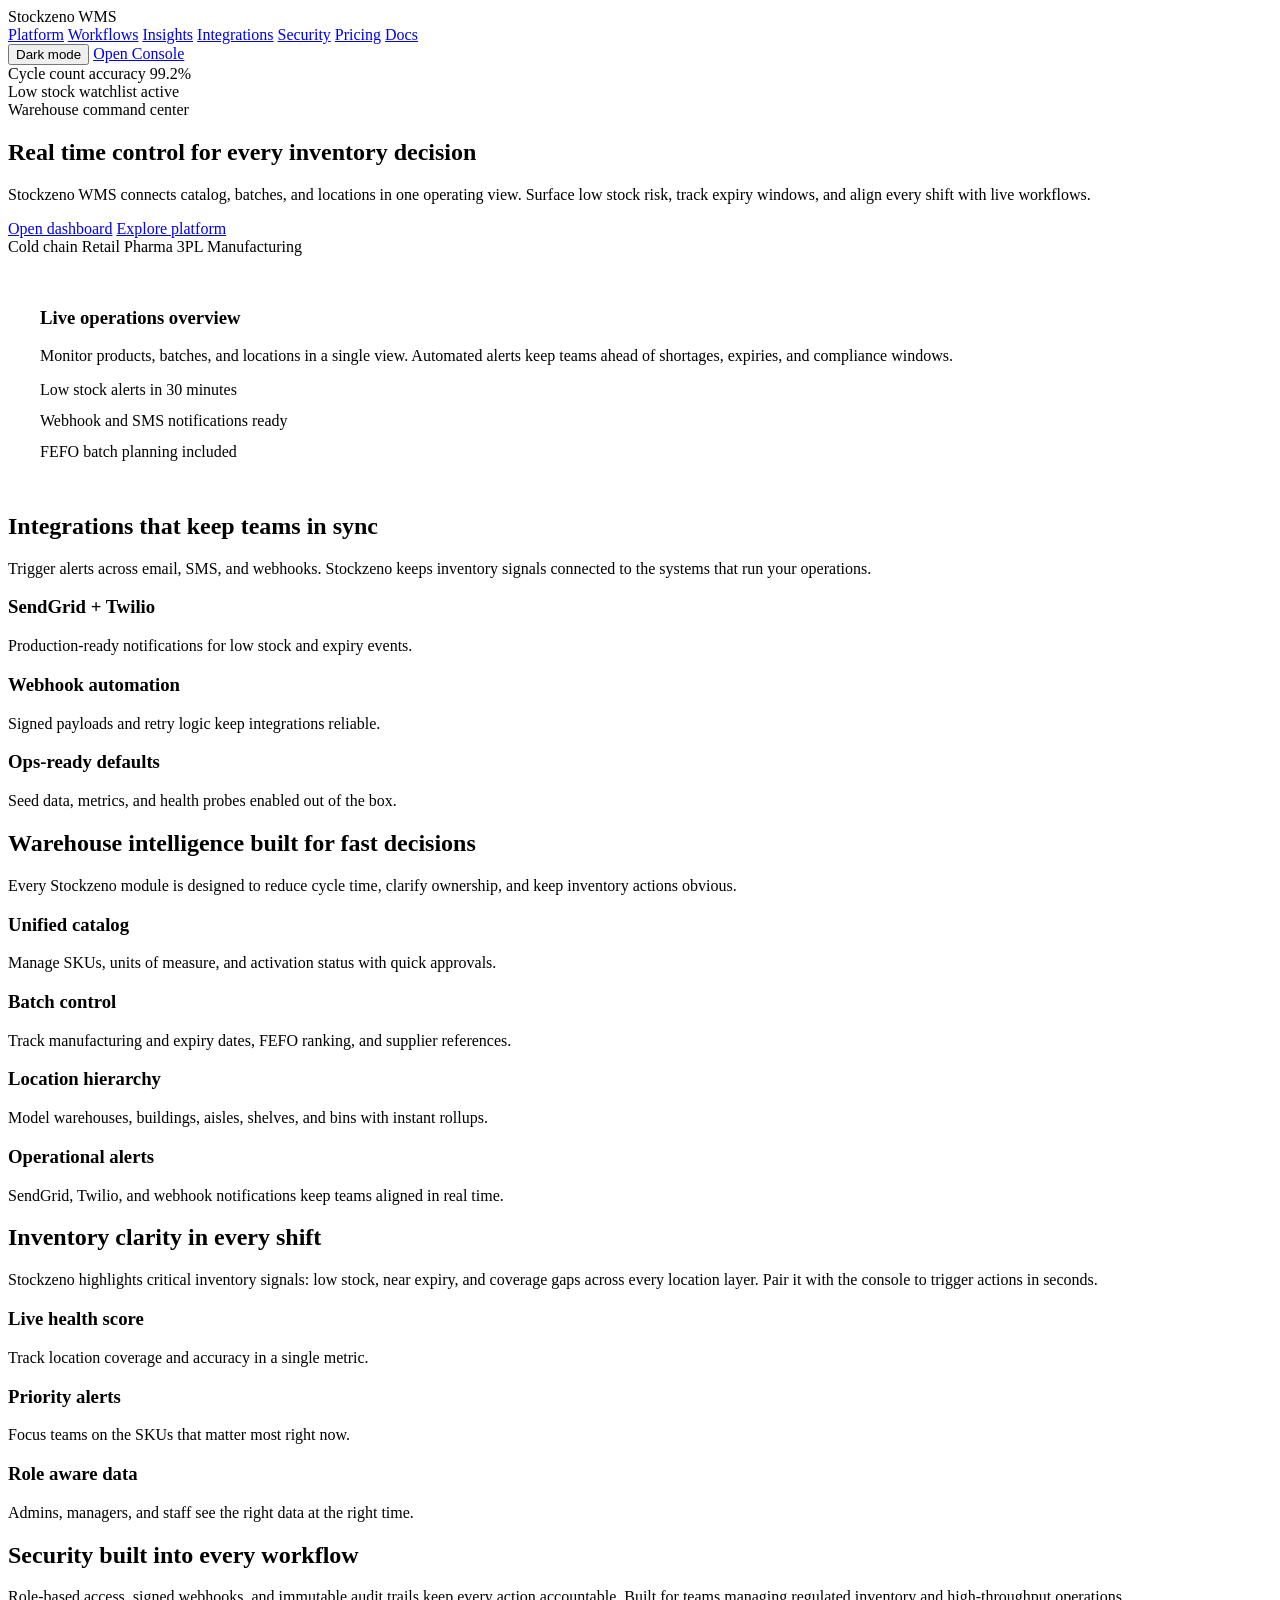
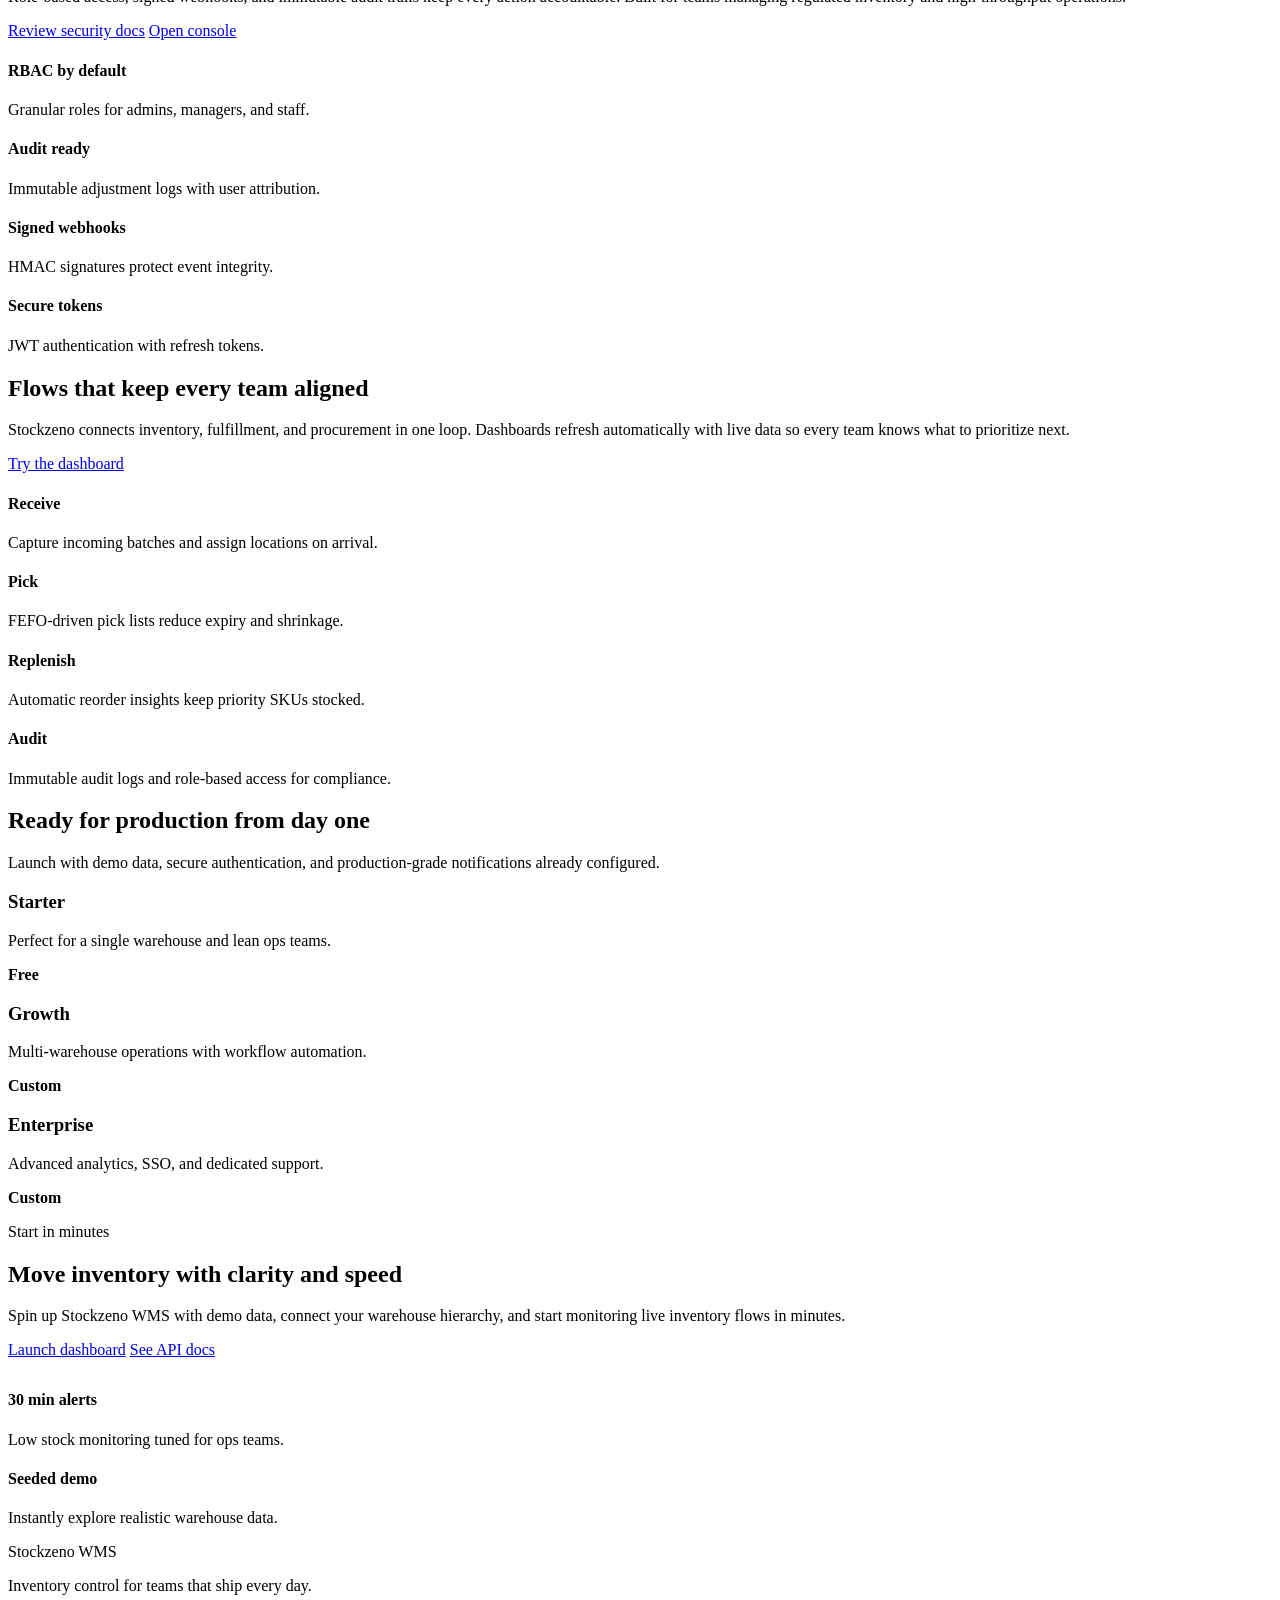
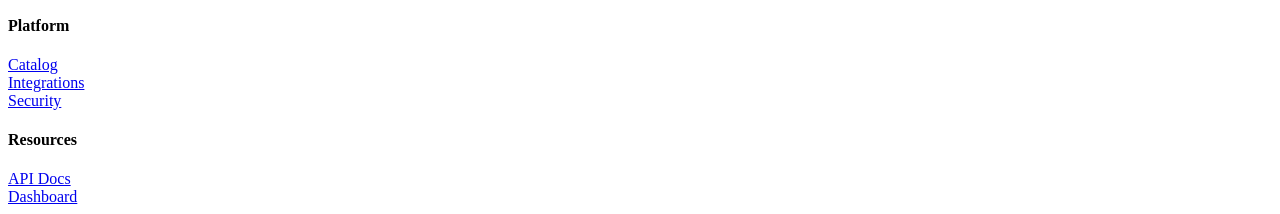
==== src/main/resources/static/index.html @ 61d14c84 "Initial commit" ====
<!doctype html>
<html lang="en" data-theme="light">
  <head>
    <meta charset="utf-8" />
    <meta name="viewport" content="width=device-width, initial-scale=1" />
    <title>Stockzeno WMS - Inventory Defense</title>
    <link rel="stylesheet" href="/css/styles.css" />
    <script defer src="/js/theme.js"></script>
    <script>
      window.addEventListener("DOMContentLoaded", () => window.initThemeToggle());
    </script>
  </head>
  <body class="landing">
    <header>
      <div class="container navbar">
        <div class="nav-logo">
          <div class="mark"></div>
          Stockzeno WMS
        </div>
        <nav class="nav-links">
          <a href="#platform">Platform</a>
          <a href="#flows">Workflows</a>
          <a href="#insight">Insights</a>
          <a href="#integrations">Integrations</a>
          <a href="#security">Security</a>
          <a href="#pricing">Pricing</a>
          <a href="/docs">Docs</a>
        </nav>
        <div class="nav-actions">
          <button class="theme-toggle" data-theme-toggle><span>Dark mode</span></button>
          <a class="btn ghost" href="/app.html">Open Console</a>
        </div>
      </div>
    </header>

    <main>
      <section class="hero">
        <div class="container hero-shell">
          <div class="hero-glow"></div>
          <div class="hero-floating">
            <div class="hero-pill one">Cycle count accuracy 99.2%</div>
            <div class="hero-pill two">Low stock watchlist active</div>
          </div>
          <div class="hero-grid">
            <div>
              <div class="badge">Warehouse command center</div>
              <h1 class="hero-title">Real time control for every inventory decision</h1>
              <p class="hero-sub">
                Stockzeno WMS connects catalog, batches, and locations in one operating view.
                Surface low stock risk, track expiry windows, and align every shift with live workflows.
              </p>
              <div class="hero-actions">
                <a class="btn primary" href="/app.html">Open dashboard</a>
                <a class="btn ghost" href="#platform">Explore platform</a>
              </div>
              <div class="hero-brands">
                <span>Cold chain</span>
                <span>Retail</span>
                <span>Pharma</span>
                <span>3PL</span>
                <span>Manufacturing</span>
              </div>
            </div>
            <div>
              <div class="card" style="padding: 2rem;">
                <h3>Live operations overview</h3>
                <p>
                  Monitor products, batches, and locations in a single view. Automated alerts keep teams ahead of
                  shortages, expiries, and compliance windows.
                </p>
                <div style="display: grid; gap: 0.8rem;">
                  <div class="badge">Low stock alerts in 30 minutes</div>
                  <div class="badge">Webhook and SMS notifications ready</div>
                  <div class="badge">FEFO batch planning included</div>
                </div>
              </div>
            </div>
          </div>
        </div>
      </section>

      <section class="section" id="integrations">
        <div class="container">
          <h2>Integrations that keep teams in sync</h2>
          <p>
            Trigger alerts across email, SMS, and webhooks. Stockzeno keeps inventory signals connected to the systems
            that run your operations.
          </p>
          <div class="feature-grid">
            <div class="feature-card">
              <h3>SendGrid + Twilio</h3>
              <p>Production-ready notifications for low stock and expiry events.</p>
            </div>
            <div class="feature-card">
              <h3>Webhook automation</h3>
              <p>Signed payloads and retry logic keep integrations reliable.</p>
            </div>
            <div class="feature-card">
              <h3>Ops-ready defaults</h3>
              <p>Seed data, metrics, and health probes enabled out of the box.</p>
            </div>
          </div>
        </div>
      </section>

      <section class="section" id="platform">
        <div class="container">
          <h2>Warehouse intelligence built for fast decisions</h2>
          <p>
            Every Stockzeno module is designed to reduce cycle time, clarify ownership, and keep inventory actions
            obvious.
          </p>
          <div class="feature-grid">
            <div class="feature-card">
              <h3>Unified catalog</h3>
              <p>Manage SKUs, units of measure, and activation status with quick approvals.</p>
            </div>
            <div class="feature-card">
              <h3>Batch control</h3>
              <p>Track manufacturing and expiry dates, FEFO ranking, and supplier references.</p>
            </div>
            <div class="feature-card">
              <h3>Location hierarchy</h3>
              <p>Model warehouses, buildings, aisles, shelves, and bins with instant rollups.</p>
            </div>
            <div class="feature-card">
              <h3>Operational alerts</h3>
              <p>SendGrid, Twilio, and webhook notifications keep teams aligned in real time.</p>
            </div>
          </div>
        </div>
      </section>

      <section class="section" id="insight">
        <div class="container">
          <h2>Inventory clarity in every shift</h2>
          <p>
            Stockzeno highlights critical inventory signals: low stock, near expiry, and coverage gaps across every
            location layer. Pair it with the console to trigger actions in seconds.
          </p>
          <div class="feature-grid">
            <div class="feature-card">
              <h3>Live health score</h3>
              <p>Track location coverage and accuracy in a single metric.</p>
            </div>
            <div class="feature-card">
              <h3>Priority alerts</h3>
              <p>Focus teams on the SKUs that matter most right now.</p>
            </div>
            <div class="feature-card">
              <h3>Role aware data</h3>
              <p>Admins, managers, and staff see the right data at the right time.</p>
            </div>
          </div>
        </div>
      </section>

      <section class="section" id="security">
        <div class="container hero-shell">
          <div class="hero-grid">
            <div>
              <h2>Security built into every workflow</h2>
              <p>
                Role-based access, signed webhooks, and immutable audit trails keep every action accountable. Built for
                teams managing regulated inventory and high-throughput operations.
              </p>
              <div class="hero-actions">
                <a class="btn primary" href="/docs">Review security docs</a>
                <a class="btn ghost" href="/app.html">Open console</a>
              </div>
            </div>
            <div class="feature-grid">
              <div class="feature-card">
                <h4>RBAC by default</h4>
                <p>Granular roles for admins, managers, and staff.</p>
              </div>
              <div class="feature-card">
                <h4>Audit ready</h4>
                <p>Immutable adjustment logs with user attribution.</p>
              </div>
              <div class="feature-card">
                <h4>Signed webhooks</h4>
                <p>HMAC signatures protect event integrity.</p>
              </div>
              <div class="feature-card">
                <h4>Secure tokens</h4>
                <p>JWT authentication with refresh tokens.</p>
              </div>
            </div>
          </div>
        </div>
      </section>

      <section class="section" id="flows">
        <div class="container hero-shell">
          <div class="hero-grid">
            <div>
              <h2>Flows that keep every team aligned</h2>
              <p>
                Stockzeno connects inventory, fulfillment, and procurement in one loop. Dashboards refresh automatically
                with live data so every team knows what to prioritize next.
              </p>
              <a class="btn primary" href="/app.html">Try the dashboard</a>
            </div>
            <div>
              <div class="feature-grid">
                <div class="feature-card">
                  <h4>Receive</h4>
                  <p>Capture incoming batches and assign locations on arrival.</p>
                </div>
                <div class="feature-card">
                  <h4>Pick</h4>
                  <p>FEFO-driven pick lists reduce expiry and shrinkage.</p>
                </div>
                <div class="feature-card">
                  <h4>Replenish</h4>
                  <p>Automatic reorder insights keep priority SKUs stocked.</p>
                </div>
                <div class="feature-card">
                  <h4>Audit</h4>
                  <p>Immutable audit logs and role-based access for compliance.</p>
                </div>
              </div>
            </div>
          </div>
        </div>
      </section>

      <section class="section" id="pricing">
        <div class="container">
          <h2>Ready for production from day one</h2>
          <p>
            Launch with demo data, secure authentication, and production-grade notifications already configured.
          </p>
          <div class="feature-grid">
            <div class="feature-card">
              <h3>Starter</h3>
              <p>Perfect for a single warehouse and lean ops teams.</p>
              <p><strong>Free</strong></p>
            </div>
            <div class="feature-card">
              <h3>Growth</h3>
              <p>Multi-warehouse operations with workflow automation.</p>
              <p><strong>Custom</strong></p>
            </div>
            <div class="feature-card">
              <h3>Enterprise</h3>
              <p>Advanced analytics, SSO, and dedicated support.</p>
              <p><strong>Custom</strong></p>
            </div>
          </div>
        </div>
      </section>

      <section class="section" id="cta">
        <div class="container hero-shell">
          <div class="hero-grid">
            <div>
              <div class="badge">Start in minutes</div>
              <h2>Move inventory with clarity and speed</h2>
              <p>
                Spin up Stockzeno WMS with demo data, connect your warehouse hierarchy, and start monitoring live
                inventory flows in minutes.
              </p>
            </div>
            <div>
              <div class="hero-actions">
                <a class="btn primary" href="/app.html">Launch dashboard</a>
                <a class="btn ghost" href="/docs">See API docs</a>
              </div>
              <div class="feature-grid" style="margin-top: 2rem;">
                <div class="feature-card">
                  <h4>30 min alerts</h4>
                  <p>Low stock monitoring tuned for ops teams.</p>
                </div>
                <div class="feature-card">
                  <h4>Seeded demo</h4>
                  <p>Instantly explore realistic warehouse data.</p>
                </div>
              </div>
            </div>
          </div>
        </div>
      </section>
    </main>

    <footer class="footer">
      <div class="container footer-grid">
        <div>
          <div class="nav-logo">
            <div class="mark"></div>
            Stockzeno WMS
          </div>
          <p>Inventory control for teams that ship every day.</p>
        </div>
        <div>
          <h4>Platform</h4>
          <a href="#platform">Catalog</a><br />
          <a href="#integrations">Integrations</a><br />
          <a href="#security">Security</a>
        </div>
        <div>
          <h4>Resources</h4>
          <a href="/docs">API Docs</a><br />
          <a href="/app.html">Dashboard</a>
        </div>
      </div>
    </footer>
  </body>
</html>
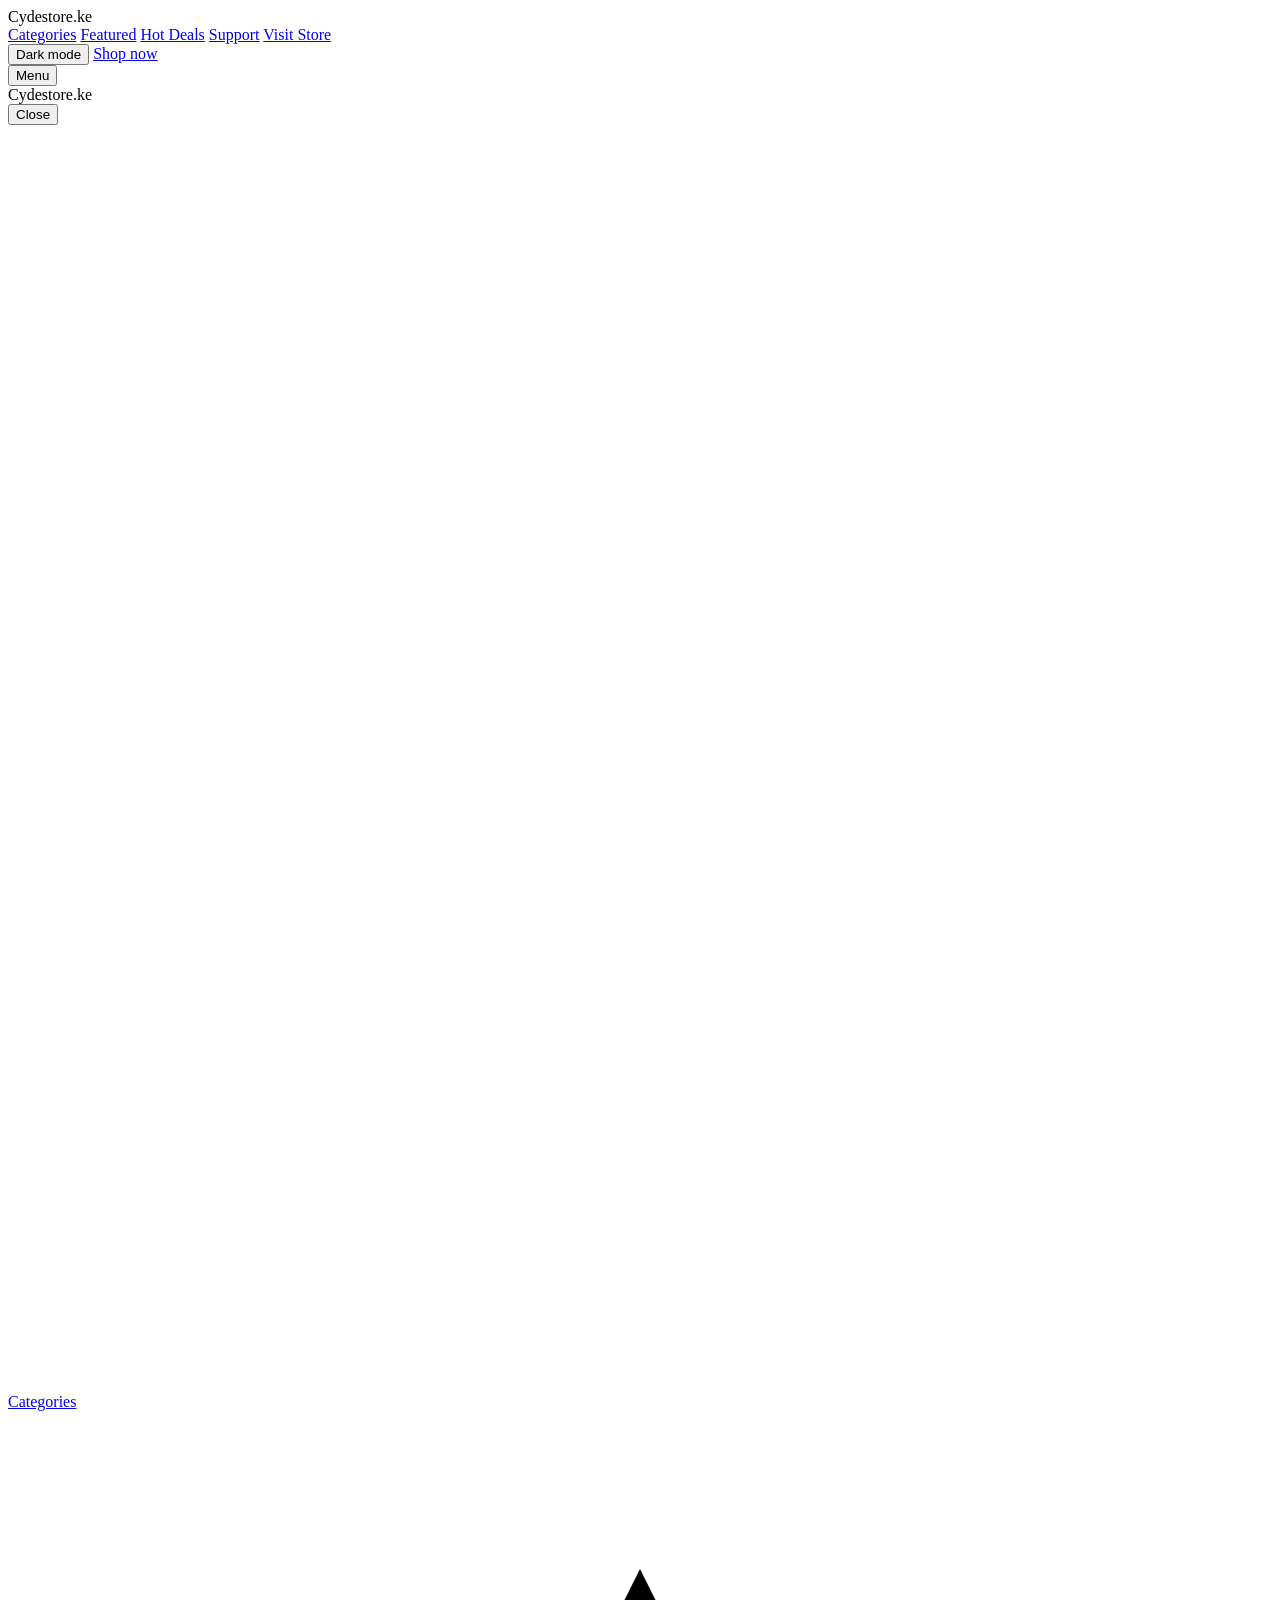
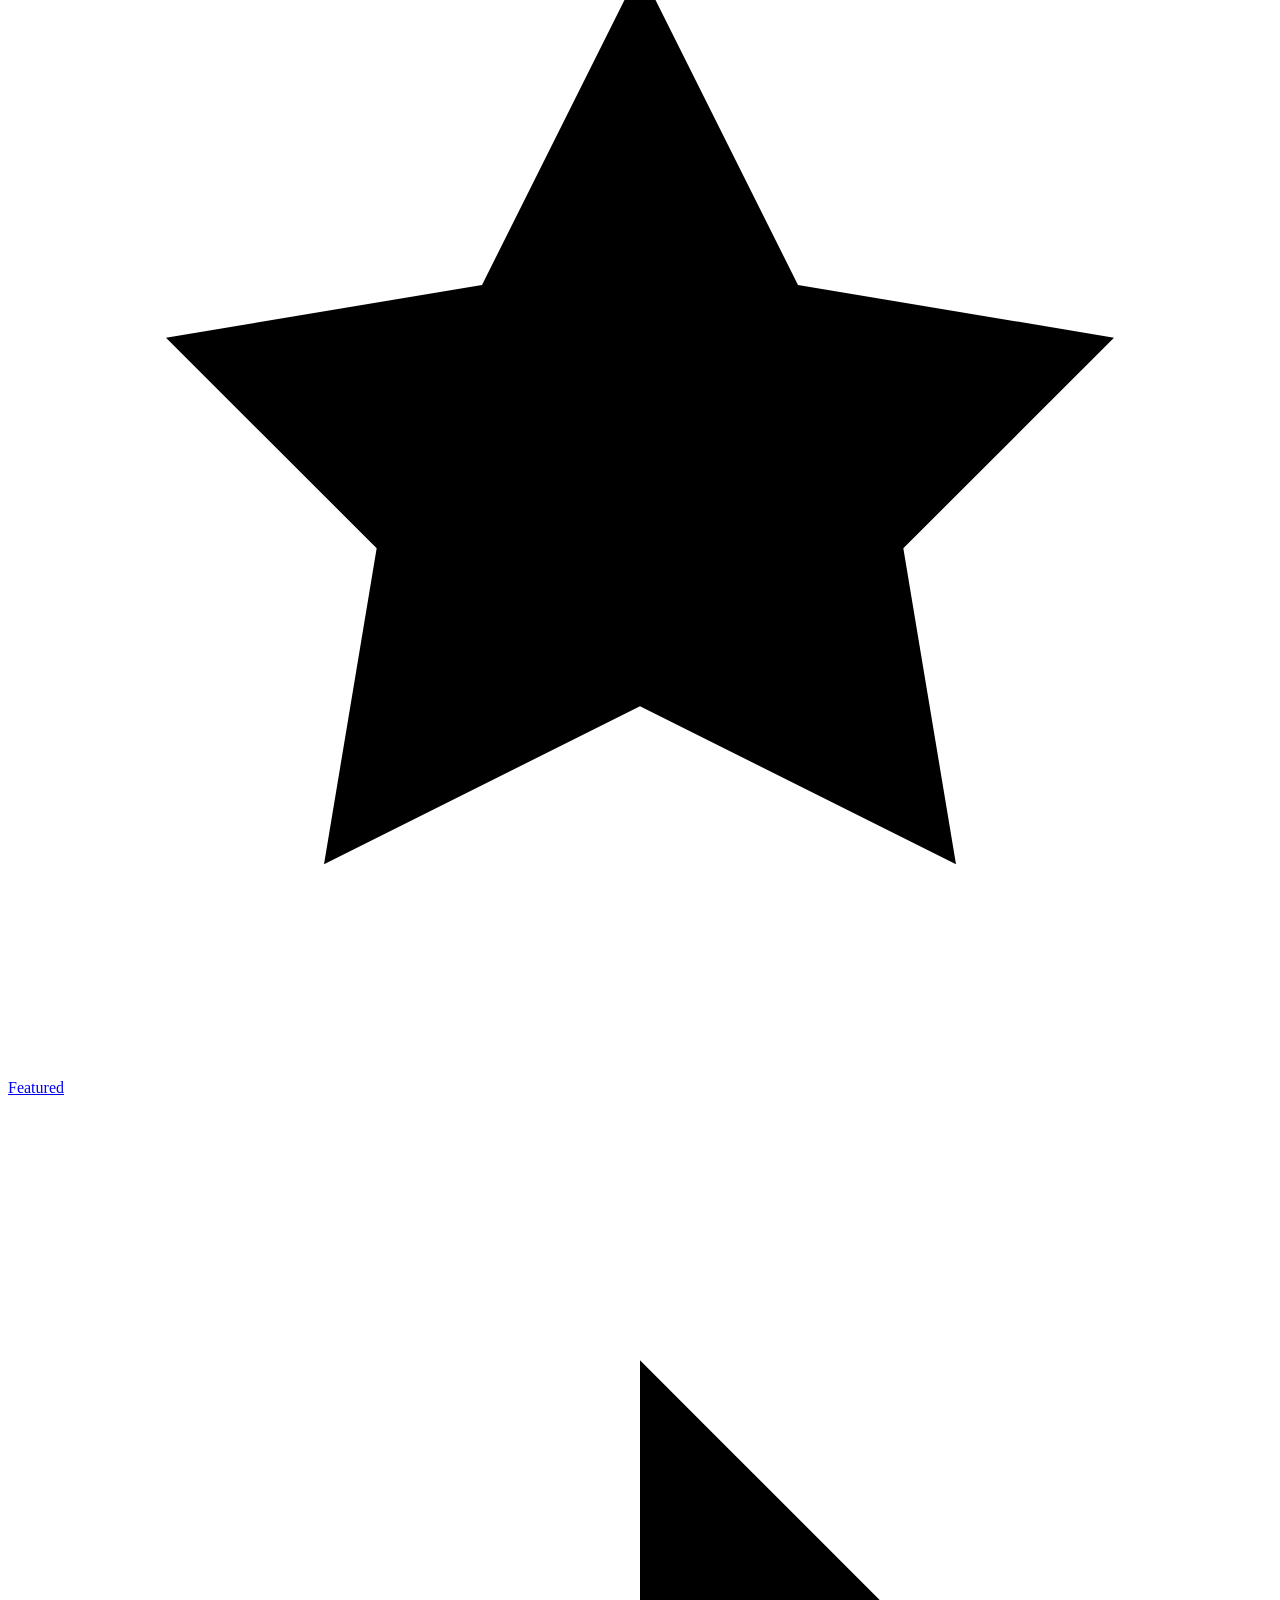
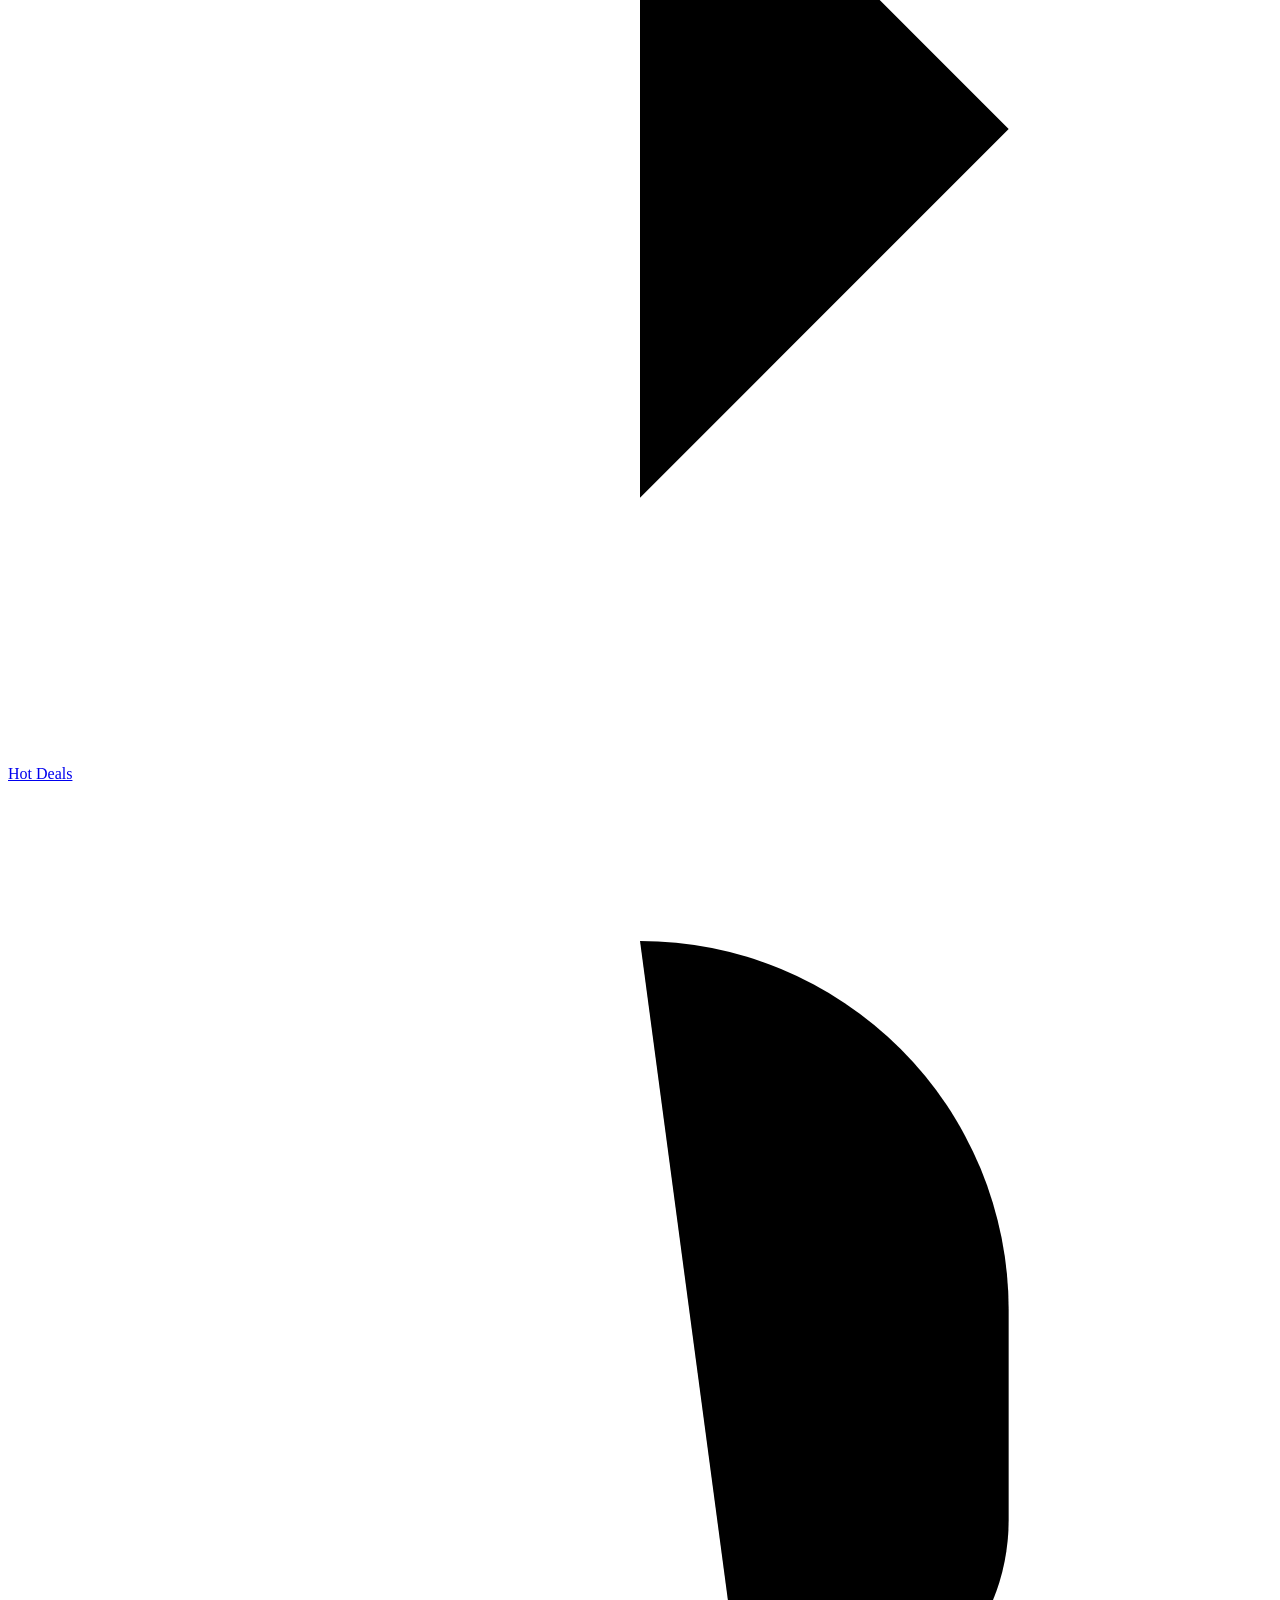
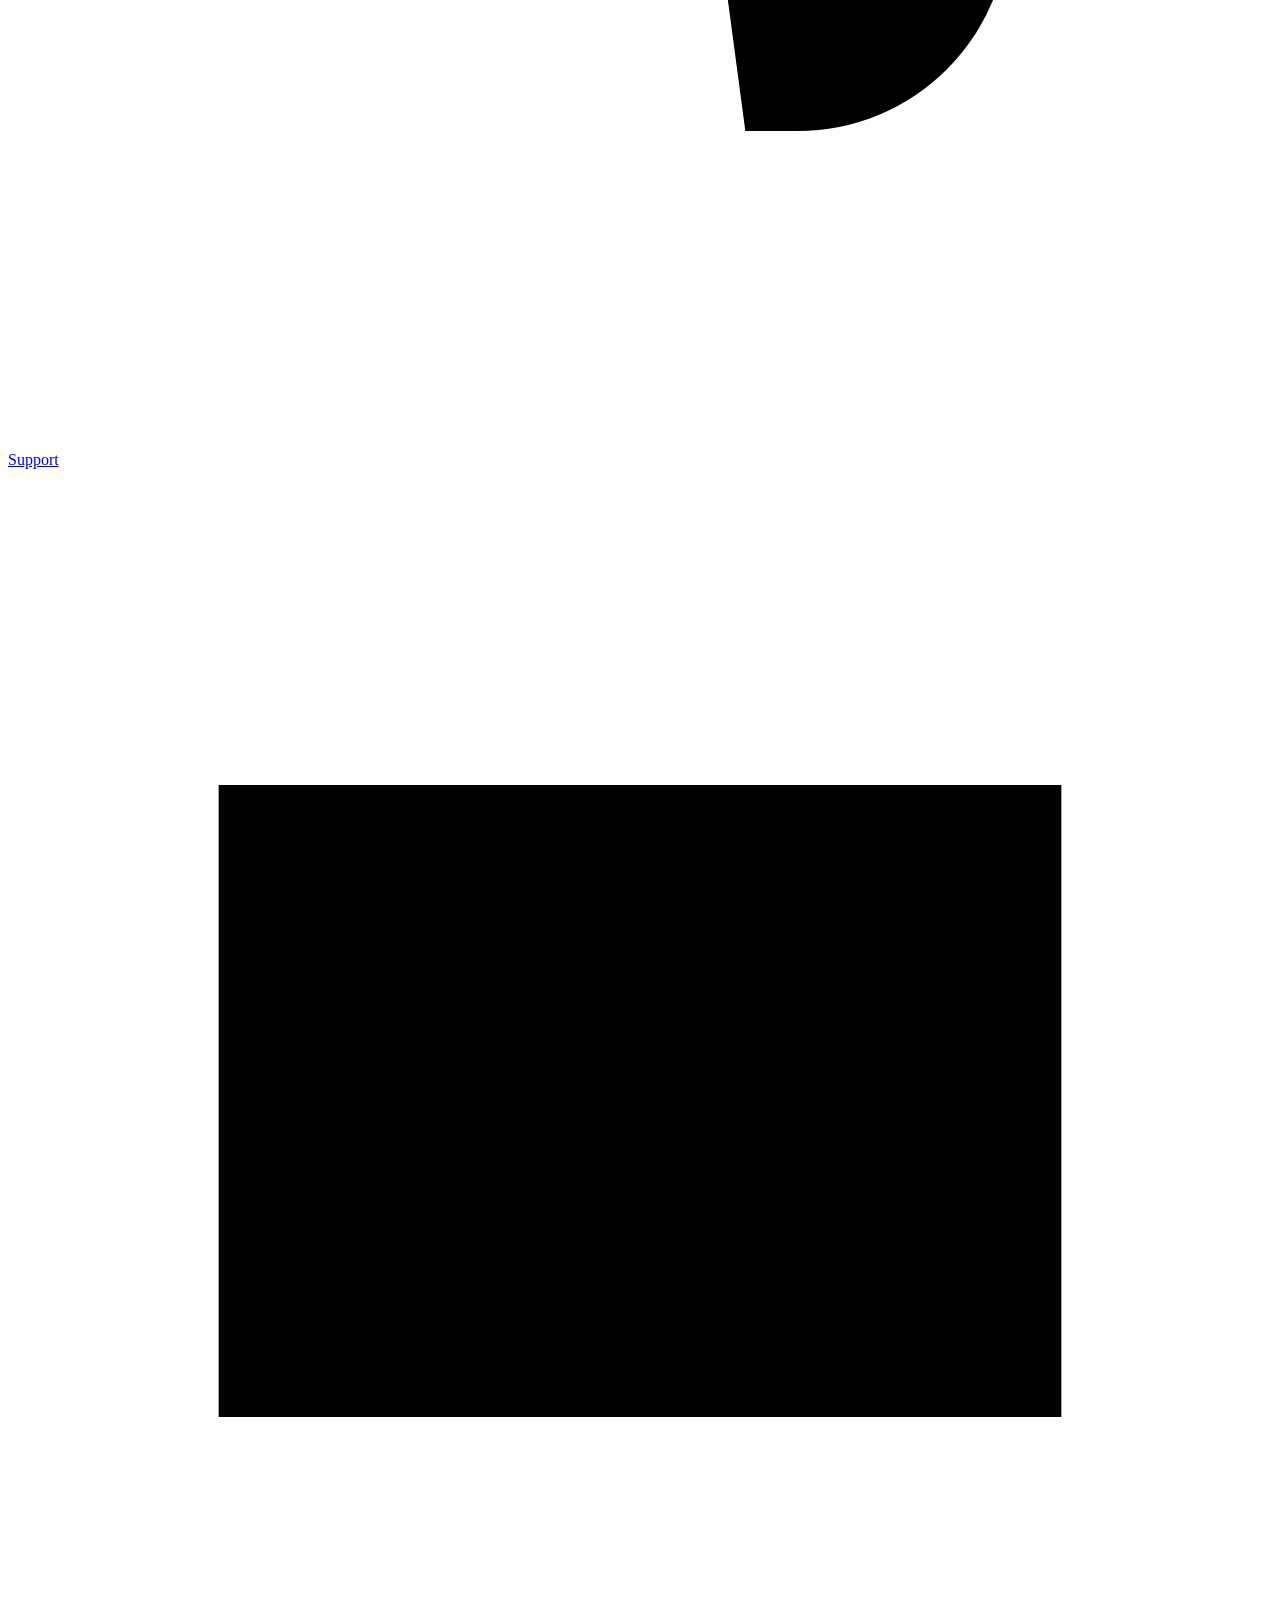
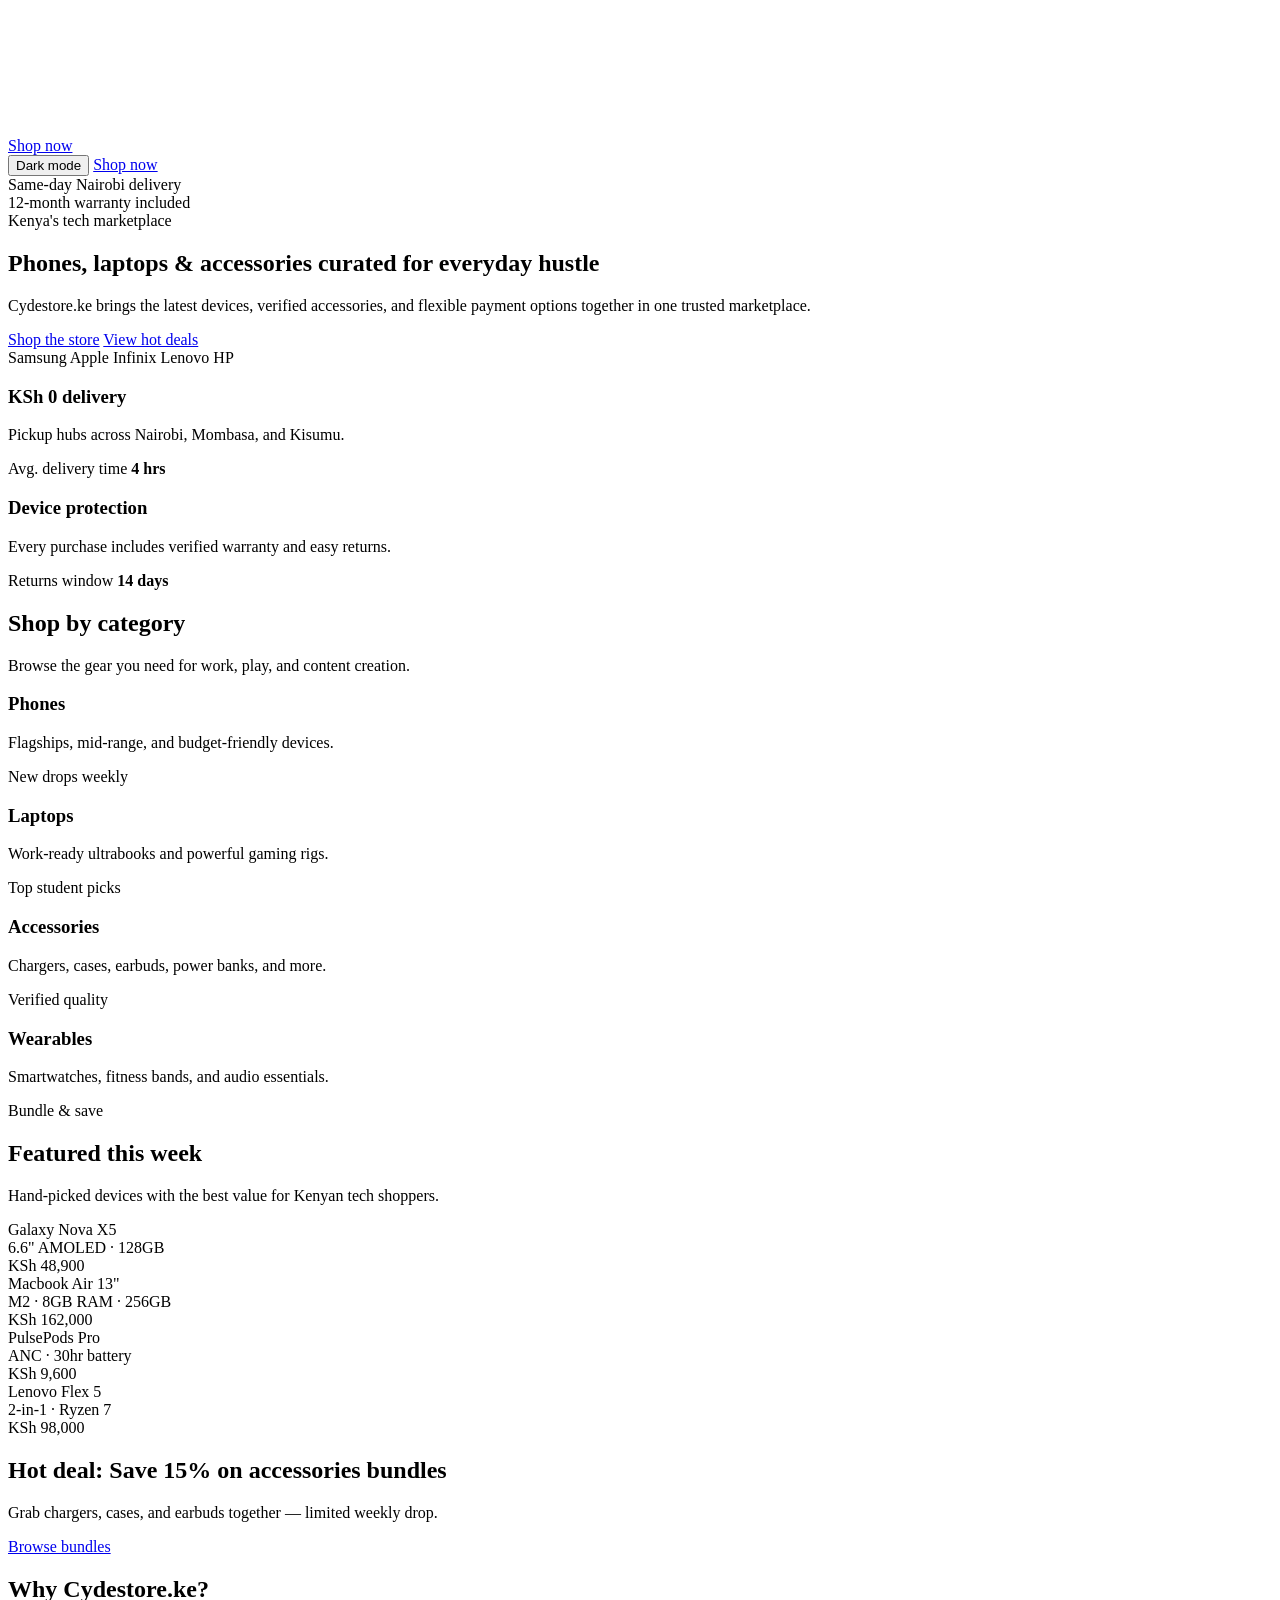
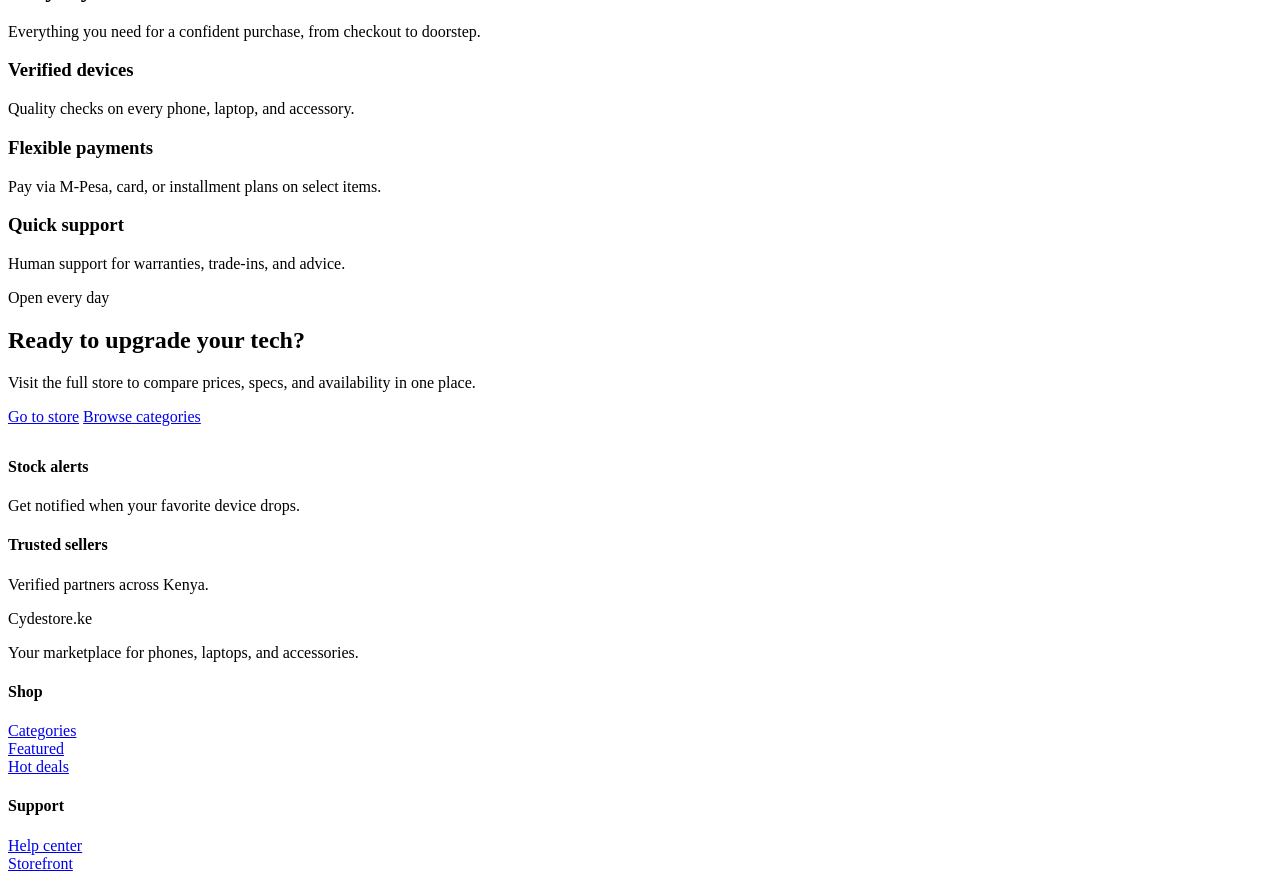
==== commit 021e9031: "Transform frontend to Cydestore marketplace" ====
--- a/src/main/resources/static/index.html
+++ b/src/main/resources/static/index.html
@@ -3,11 +3,18 @@
   <head>
     <meta charset="utf-8" />
     <meta name="viewport" content="width=device-width, initial-scale=1" />
-    <title>Stockzeno WMS - Inventory Defense</title>
+    <title>Cydestore.ke | Smart Tech Marketplace</title>
     <link rel="stylesheet" href="/css/styles.css" />
     <script defer src="/js/theme.js"></script>
     <script>
-      window.addEventListener("DOMContentLoaded", () => window.initThemeToggle());
+      window.addEventListener("DOMContentLoaded", () => {
+        if (typeof window.initThemeToggle === "function") {
+          window.initThemeToggle();
+        }
+        if (typeof window.initMobileNav === "function") {
+          window.initMobileNav();
+        }
+      });
     </script>
   </head>
   <body class="landing">
@@ -15,238 +22,227 @@
       <div class="container navbar">
         <div class="nav-logo">
           <div class="mark"></div>
-          Stockzeno WMS
+          Cydestore.ke
         </div>
         <nav class="nav-links">
-          <a href="#platform">Platform</a>
-          <a href="#flows">Workflows</a>
-          <a href="#insight">Insights</a>
-          <a href="#integrations">Integrations</a>
-          <a href="#security">Security</a>
-          <a href="#pricing">Pricing</a>
-          <a href="/docs">Docs</a>
+          <a href="#categories">Categories</a>
+          <a href="#featured">Featured</a>
+          <a href="#deals">Hot Deals</a>
+          <a href="#support">Support</a>
+          <a href="#cta">Visit Store</a>
         </nav>
         <div class="nav-actions">
           <button class="theme-toggle" data-theme-toggle><span>Dark mode</span></button>
-          <a class="btn ghost" href="/app.html">Open Console</a>
-        </div>
+          <a class="btn ghost" href="/app.html">Shop now</a>
+        </div>
+        <button class="nav-toggle" type="button" data-nav-toggle="landingNav" aria-label="Open menu" aria-expanded="false">
+          <span>Menu</span>
+          <span class="nav-toggle-lines">
+            <span></span>
+            <span></span>
+            <span></span>
+          </span>
+        </button>
       </div>
     </header>
 
+    <div class="mobile-nav" id="landingNav" aria-hidden="true">
+      <div class="mobile-nav-scrim" data-nav-close></div>
+      <div class="mobile-nav-panel" role="dialog" aria-modal="true">
+        <div class="mobile-nav-header">
+          <div class="nav-logo">
+            <div class="mark"></div>
+            Cydestore.ke
+          </div>
+          <button class="nav-close" type="button" data-nav-close>Close</button>
+        </div>
+        <nav class="mobile-nav-links">
+          <a data-nav-link href="#categories">
+            <span class="nav-icon" aria-hidden="true">
+              <svg viewBox="0 0 24 24"><path d="M4 7h16M4 12h10M4 17h7"/></svg>
+            </span>
+            Categories
+          </a>
+          <a data-nav-link href="#featured">
+            <span class="nav-icon" aria-hidden="true">
+              <svg viewBox="0 0 24 24"><path d="M12 3l3 6 6 1-4 4 1 6-6-3-6 3 1-6-4-4 6-1z"/></svg>
+            </span>
+            Featured
+          </a>
+          <a data-nav-link href="#deals">
+            <span class="nav-icon" aria-hidden="true">
+              <svg viewBox="0 0 24 24"><path d="M5 12h14M12 5l7 7-7 7"/></svg>
+            </span>
+            Hot Deals
+          </a>
+          <a data-nav-link href="#support">
+            <span class="nav-icon" aria-hidden="true">
+              <svg viewBox="0 0 24 24"><path d="M12 3a7 7 0 0 1 7 7v4a4 4 0 0 1-4 4h-1"/><path d="M8 21h4"/></svg>
+            </span>
+            Support
+          </a>
+          <a data-nav-link href="/app.html">
+            <span class="nav-icon" aria-hidden="true">
+              <svg viewBox="0 0 24 24"><path d="M4 6h16v12H4z"/><path d="M8 10h8"/></svg>
+            </span>
+            Shop now
+          </a>
+        </nav>
+        <div class="mobile-nav-actions">
+          <button class="theme-toggle" data-theme-toggle><span>Dark mode</span></button>
+          <a class="btn primary" href="/app.html">Shop now</a>
+        </div>
+      </div>
+    </div>
+
     <main>
       <section class="hero">
-        <div class="container hero-shell">
+        <div class="container hero-shell store-hero">
           <div class="hero-glow"></div>
           <div class="hero-floating">
-            <div class="hero-pill one">Cycle count accuracy 99.2%</div>
-            <div class="hero-pill two">Low stock watchlist active</div>
+            <div class="hero-pill one">Same-day Nairobi delivery</div>
+            <div class="hero-pill two">12-month warranty included</div>
           </div>
           <div class="hero-grid">
             <div>
-              <div class="badge">Warehouse command center</div>
-              <h1 class="hero-title">Real time control for every inventory decision</h1>
+              <div class="badge">Kenya's tech marketplace</div>
+              <h1 class="hero-title">Phones, laptops & accessories curated for everyday hustle</h1>
               <p class="hero-sub">
-                Stockzeno WMS connects catalog, batches, and locations in one operating view.
-                Surface low stock risk, track expiry windows, and align every shift with live workflows.
+                Cydestore.ke brings the latest devices, verified accessories, and flexible payment options together in one
+                trusted marketplace.
               </p>
               <div class="hero-actions">
-                <a class="btn primary" href="/app.html">Open dashboard</a>
-                <a class="btn ghost" href="#platform">Explore platform</a>
+                <a class="btn primary" href="/app.html">Shop the store</a>
+                <a class="btn ghost" href="#deals">View hot deals</a>
               </div>
               <div class="hero-brands">
-                <span>Cold chain</span>
-                <span>Retail</span>
-                <span>Pharma</span>
-                <span>3PL</span>
-                <span>Manufacturing</span>
-              </div>
-            </div>
+                <span>Samsung</span>
+                <span>Apple</span>
+                <span>Infinix</span>
+                <span>Lenovo</span>
+                <span>HP</span>
+              </div>
+            </div>
+            <div class="hero-stack">
+              <div class="card stat-card">
+                <h3>KSh 0 delivery</h3>
+                <p>Pickup hubs across Nairobi, Mombasa, and Kisumu.</p>
+                <div class="stat-row">
+                  <span>Avg. delivery time</span>
+                  <strong>4 hrs</strong>
+                </div>
+              </div>
+              <div class="card stat-card">
+                <h3>Device protection</h3>
+                <p>Every purchase includes verified warranty and easy returns.</p>
+                <div class="stat-row">
+                  <span>Returns window</span>
+                  <strong>14 days</strong>
+                </div>
+              </div>
+            </div>
+          </div>
+        </div>
+      </section>
+
+      <section class="section" id="categories">
+        <div class="container">
+          <h2>Shop by category</h2>
+          <p>Browse the gear you need for work, play, and content creation.</p>
+          <div class="category-grid">
+            <article class="category-card">
+              <h3>Phones</h3>
+              <p>Flagships, mid-range, and budget-friendly devices.</p>
+              <span class="tag">New drops weekly</span>
+            </article>
+            <article class="category-card">
+              <h3>Laptops</h3>
+              <p>Work-ready ultrabooks and powerful gaming rigs.</p>
+              <span class="tag">Top student picks</span>
+            </article>
+            <article class="category-card">
+              <h3>Accessories</h3>
+              <p>Chargers, cases, earbuds, power banks, and more.</p>
+              <span class="tag">Verified quality</span>
+            </article>
+            <article class="category-card">
+              <h3>Wearables</h3>
+              <p>Smartwatches, fitness bands, and audio essentials.</p>
+              <span class="tag">Bundle & save</span>
+            </article>
+          </div>
+        </div>
+      </section>
+
+      <section class="section" id="featured">
+        <div class="container">
+          <h2>Featured this week</h2>
+          <p>Hand-picked devices with the best value for Kenyan tech shoppers.</p>
+          <div class="product-grid">
+            <article class="product-card">
+              <div class="product-media tone-1"></div>
+              <div class="product-meta">
+                <div class="product-title">Galaxy Nova X5</div>
+                <div class="product-sub">6.6" AMOLED · 128GB</div>
+                <div class="product-price">KSh 48,900</div>
+              </div>
+            </article>
+            <article class="product-card">
+              <div class="product-media tone-2"></div>
+              <div class="product-meta">
+                <div class="product-title">Macbook Air 13"</div>
+                <div class="product-sub">M2 · 8GB RAM · 256GB</div>
+                <div class="product-price">KSh 162,000</div>
+              </div>
+            </article>
+            <article class="product-card">
+              <div class="product-media tone-3"></div>
+              <div class="product-meta">
+                <div class="product-title">PulsePods Pro</div>
+                <div class="product-sub">ANC · 30hr battery</div>
+                <div class="product-price">KSh 9,600</div>
+              </div>
+            </article>
+            <article class="product-card">
+              <div class="product-media tone-4"></div>
+              <div class="product-meta">
+                <div class="product-title">Lenovo Flex 5</div>
+                <div class="product-sub">2-in-1 · Ryzen 7</div>
+                <div class="product-price">KSh 98,000</div>
+              </div>
+            </article>
+          </div>
+        </div>
+      </section>
+
+      <section class="section" id="deals">
+        <div class="container">
+          <div class="deal-banner">
             <div>
-              <div class="card" style="padding: 2rem;">
-                <h3>Live operations overview</h3>
-                <p>
-                  Monitor products, batches, and locations in a single view. Automated alerts keep teams ahead of
-                  shortages, expiries, and compliance windows.
-                </p>
-                <div style="display: grid; gap: 0.8rem;">
-                  <div class="badge">Low stock alerts in 30 minutes</div>
-                  <div class="badge">Webhook and SMS notifications ready</div>
-                  <div class="badge">FEFO batch planning included</div>
-                </div>
-              </div>
-            </div>
-          </div>
-        </div>
-      </section>
-
-      <section class="section" id="integrations">
+              <h2>Hot deal: Save 15% on accessories bundles</h2>
+              <p>Grab chargers, cases, and earbuds together — limited weekly drop.</p>
+            </div>
+            <a class="btn primary" href="/app.html">Browse bundles</a>
+          </div>
+        </div>
+      </section>
+
+      <section class="section" id="support">
         <div class="container">
-          <h2>Integrations that keep teams in sync</h2>
-          <p>
-            Trigger alerts across email, SMS, and webhooks. Stockzeno keeps inventory signals connected to the systems
-            that run your operations.
-          </p>
+          <h2>Why Cydestore.ke?</h2>
+          <p>Everything you need for a confident purchase, from checkout to doorstep.</p>
           <div class="feature-grid">
             <div class="feature-card">
-              <h3>SendGrid + Twilio</h3>
-              <p>Production-ready notifications for low stock and expiry events.</p>
+              <h3>Verified devices</h3>
+              <p>Quality checks on every phone, laptop, and accessory.</p>
             </div>
             <div class="feature-card">
-              <h3>Webhook automation</h3>
-              <p>Signed payloads and retry logic keep integrations reliable.</p>
+              <h3>Flexible payments</h3>
+              <p>Pay via M-Pesa, card, or installment plans on select items.</p>
             </div>
             <div class="feature-card">
-              <h3>Ops-ready defaults</h3>
-              <p>Seed data, metrics, and health probes enabled out of the box.</p>
-            </div>
-          </div>
-        </div>
-      </section>
-
-      <section class="section" id="platform">
-        <div class="container">
-          <h2>Warehouse intelligence built for fast decisions</h2>
-          <p>
-            Every Stockzeno module is designed to reduce cycle time, clarify ownership, and keep inventory actions
-            obvious.
-          </p>
-          <div class="feature-grid">
-            <div class="feature-card">
-              <h3>Unified catalog</h3>
-              <p>Manage SKUs, units of measure, and activation status with quick approvals.</p>
-            </div>
-            <div class="feature-card">
-              <h3>Batch control</h3>
-              <p>Track manufacturing and expiry dates, FEFO ranking, and supplier references.</p>
-            </div>
-            <div class="feature-card">
-              <h3>Location hierarchy</h3>
-              <p>Model warehouses, buildings, aisles, shelves, and bins with instant rollups.</p>
-            </div>
-            <div class="feature-card">
-              <h3>Operational alerts</h3>
-              <p>SendGrid, Twilio, and webhook notifications keep teams aligned in real time.</p>
-            </div>
-          </div>
-        </div>
-      </section>
-
-      <section class="section" id="insight">
-        <div class="container">
-          <h2>Inventory clarity in every shift</h2>
-          <p>
-            Stockzeno highlights critical inventory signals: low stock, near expiry, and coverage gaps across every
-            location layer. Pair it with the console to trigger actions in seconds.
-          </p>
-          <div class="feature-grid">
-            <div class="feature-card">
-              <h3>Live health score</h3>
-              <p>Track location coverage and accuracy in a single metric.</p>
-            </div>
-            <div class="feature-card">
-              <h3>Priority alerts</h3>
-              <p>Focus teams on the SKUs that matter most right now.</p>
-            </div>
-            <div class="feature-card">
-              <h3>Role aware data</h3>
-              <p>Admins, managers, and staff see the right data at the right time.</p>
-            </div>
-          </div>
-        </div>
-      </section>
-
-      <section class="section" id="security">
-        <div class="container hero-shell">
-          <div class="hero-grid">
-            <div>
-              <h2>Security built into every workflow</h2>
-              <p>
-                Role-based access, signed webhooks, and immutable audit trails keep every action accountable. Built for
-                teams managing regulated inventory and high-throughput operations.
-              </p>
-              <div class="hero-actions">
-                <a class="btn primary" href="/docs">Review security docs</a>
-                <a class="btn ghost" href="/app.html">Open console</a>
-              </div>
-            </div>
-            <div class="feature-grid">
-              <div class="feature-card">
-                <h4>RBAC by default</h4>
-                <p>Granular roles for admins, managers, and staff.</p>
-              </div>
-              <div class="feature-card">
-                <h4>Audit ready</h4>
-                <p>Immutable adjustment logs with user attribution.</p>
-              </div>
-              <div class="feature-card">
-                <h4>Signed webhooks</h4>
-                <p>HMAC signatures protect event integrity.</p>
-              </div>
-              <div class="feature-card">
-                <h4>Secure tokens</h4>
-                <p>JWT authentication with refresh tokens.</p>
-              </div>
-            </div>
-          </div>
-        </div>
-      </section>
-
-      <section class="section" id="flows">
-        <div class="container hero-shell">
-          <div class="hero-grid">
-            <div>
-              <h2>Flows that keep every team aligned</h2>
-              <p>
-                Stockzeno connects inventory, fulfillment, and procurement in one loop. Dashboards refresh automatically
-                with live data so every team knows what to prioritize next.
-              </p>
-              <a class="btn primary" href="/app.html">Try the dashboard</a>
-            </div>
-            <div>
-              <div class="feature-grid">
-                <div class="feature-card">
-                  <h4>Receive</h4>
-                  <p>Capture incoming batches and assign locations on arrival.</p>
-                </div>
-                <div class="feature-card">
-                  <h4>Pick</h4>
-                  <p>FEFO-driven pick lists reduce expiry and shrinkage.</p>
-                </div>
-                <div class="feature-card">
-                  <h4>Replenish</h4>
-                  <p>Automatic reorder insights keep priority SKUs stocked.</p>
-                </div>
-                <div class="feature-card">
-                  <h4>Audit</h4>
-                  <p>Immutable audit logs and role-based access for compliance.</p>
-                </div>
-              </div>
-            </div>
-          </div>
-        </div>
-      </section>
-
-      <section class="section" id="pricing">
-        <div class="container">
-          <h2>Ready for production from day one</h2>
-          <p>
-            Launch with demo data, secure authentication, and production-grade notifications already configured.
-          </p>
-          <div class="feature-grid">
-            <div class="feature-card">
-              <h3>Starter</h3>
-              <p>Perfect for a single warehouse and lean ops teams.</p>
-              <p><strong>Free</strong></p>
-            </div>
-            <div class="feature-card">
-              <h3>Growth</h3>
-              <p>Multi-warehouse operations with workflow automation.</p>
-              <p><strong>Custom</strong></p>
-            </div>
-            <div class="feature-card">
-              <h3>Enterprise</h3>
-              <p>Advanced analytics, SSO, and dedicated support.</p>
-              <p><strong>Custom</strong></p>
+              <h3>Quick support</h3>
+              <p>Human support for warranties, trade-ins, and advice.</p>
             </div>
           </div>
         </div>
@@ -256,26 +252,23 @@
         <div class="container hero-shell">
           <div class="hero-grid">
             <div>
-              <div class="badge">Start in minutes</div>
-              <h2>Move inventory with clarity and speed</h2>
-              <p>
-                Spin up Stockzeno WMS with demo data, connect your warehouse hierarchy, and start monitoring live
-                inventory flows in minutes.
-              </p>
+              <div class="badge">Open every day</div>
+              <h2>Ready to upgrade your tech?</h2>
+              <p>Visit the full store to compare prices, specs, and availability in one place.</p>
             </div>
             <div>
               <div class="hero-actions">
-                <a class="btn primary" href="/app.html">Launch dashboard</a>
-                <a class="btn ghost" href="/docs">See API docs</a>
+                <a class="btn primary" href="/app.html">Go to store</a>
+                <a class="btn ghost" href="#categories">Browse categories</a>
               </div>
               <div class="feature-grid" style="margin-top: 2rem;">
                 <div class="feature-card">
-                  <h4>30 min alerts</h4>
-                  <p>Low stock monitoring tuned for ops teams.</p>
+                  <h4>Stock alerts</h4>
+                  <p>Get notified when your favorite device drops.</p>
                 </div>
                 <div class="feature-card">
-                  <h4>Seeded demo</h4>
-                  <p>Instantly explore realistic warehouse data.</p>
+                  <h4>Trusted sellers</h4>
+                  <p>Verified partners across Kenya.</p>
                 </div>
               </div>
             </div>
@@ -289,20 +282,20 @@
         <div>
           <div class="nav-logo">
             <div class="mark"></div>
-            Stockzeno WMS
-          </div>
-          <p>Inventory control for teams that ship every day.</p>
+            Cydestore.ke
+          </div>
+          <p>Your marketplace for phones, laptops, and accessories.</p>
         </div>
         <div>
-          <h4>Platform</h4>
-          <a href="#platform">Catalog</a><br />
-          <a href="#integrations">Integrations</a><br />
-          <a href="#security">Security</a>
+          <h4>Shop</h4>
+          <a href="#categories">Categories</a><br />
+          <a href="#featured">Featured</a><br />
+          <a href="#deals">Hot deals</a>
         </div>
         <div>
-          <h4>Resources</h4>
-          <a href="/docs">API Docs</a><br />
-          <a href="/app.html">Dashboard</a>
+          <h4>Support</h4>
+          <a href="#support">Help center</a><br />
+          <a href="/app.html">Storefront</a>
         </div>
       </div>
     </footer>
